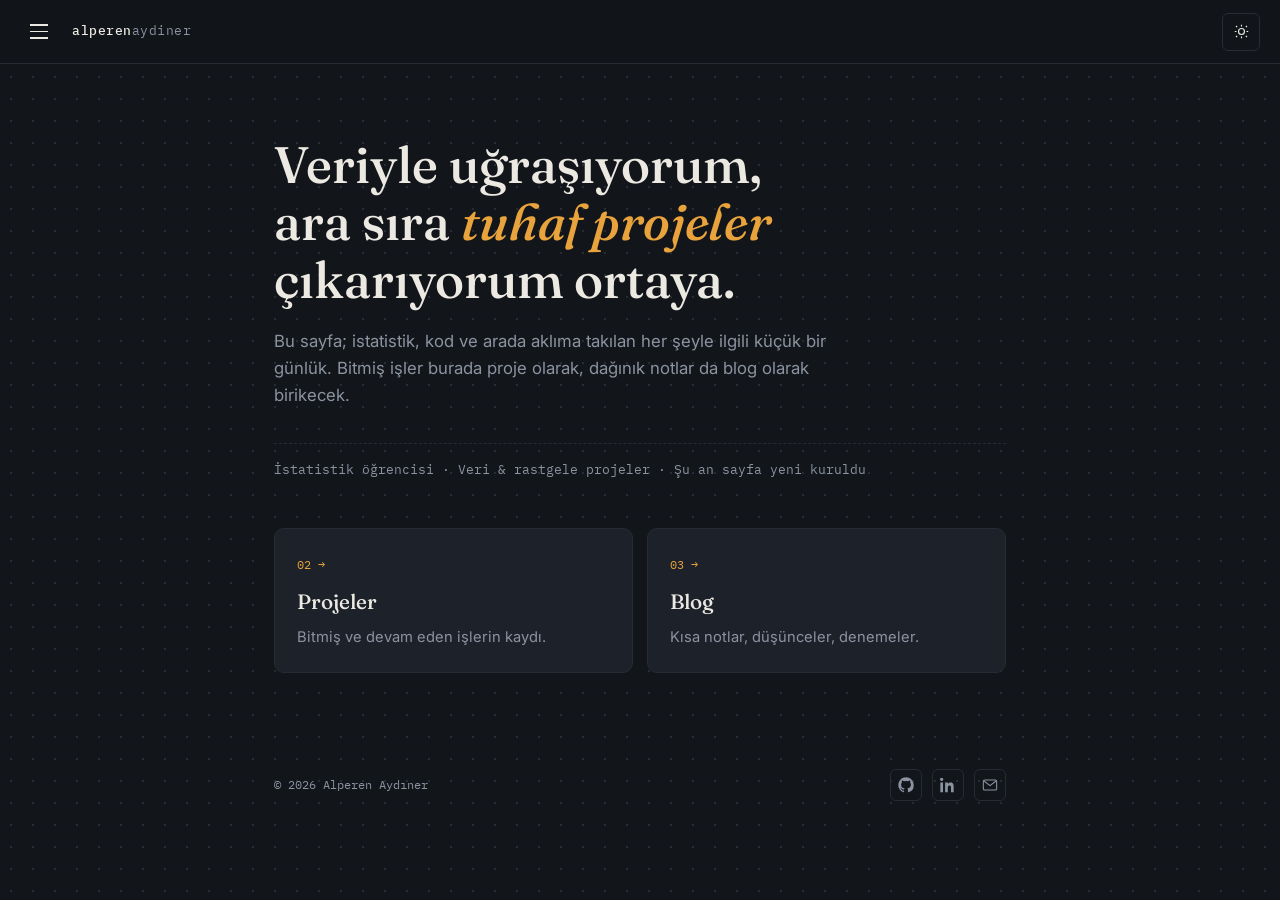
==== index.html @ def0785a "Siteyi ekle: alperenaydiner kisisel sitesi (anasayfa, projeler, blog, hakkimda)" ====
<!DOCTYPE html>
<html lang="tr">
<head>
<meta charset="UTF-8">
<meta name="viewport" content="width=device-width, initial-scale=1.0">
<title>alperenaydiner — veri günlüğü</title>
<meta name="description" content="Alperen Aydıner'in kişisel sitesi: projeler ve rastgele notlar.">
<link rel="stylesheet" href="css/style.css">
</head>
<body>

<header class="site-header">
  <div class="header-left">
    <button class="menu-btn" aria-label="Menüyü aç" aria-expanded="false">
      <span></span><span></span><span></span>
    </button>
    <a class="wordmark" href="index.html"><strong>alperen</strong>aydiner</a>
  </div>
  <button class="theme-btn" aria-label="Temayı değiştir">
    <svg class="icon-sun" viewBox="0 0 24 24" fill="none" stroke="currentColor" stroke-width="1.6"><circle cx="12" cy="12" r="4.2"/><path d="M12 2.5v2.4M12 19.1v2.4M4.2 4.2l1.7 1.7M18.1 18.1l1.7 1.7M2.5 12h2.4M19.1 12h2.4M4.2 19.8l1.7-1.7M18.1 5.9l1.7-1.7"/></svg>
    <svg class="icon-moon" viewBox="0 0 24 24" fill="none" stroke="currentColor" stroke-width="1.6"><path d="M20 14.5A8.5 8.5 0 1 1 9.5 4a7 7 0 0 0 10.5 10.5Z"/></svg>
  </button>
</header>

<div class="nav-overlay"></div>
<nav class="side-nav" aria-label="Site menüsü">
  <div class="side-nav-head">
    <span>İçindekiler</span>
    <button class="nav-close" aria-label="Menüyü kapat">&times;</button>
  </div>
  <ul class="nav-index">
    <li><a href="index.html" aria-current="page"><span class="idx">01</span> Anasayfa</a></li>
    <li><a href="projects.html"><span class="idx">02</span> Projeler</a></li>
    <li><a href="blog.html"><span class="idx">03</span> Blog</a></li>
    <li><a href="about.html"><span class="idx">04</span> Hakkımda</a></li>
  </ul>
  <div class="side-nav-foot">
    <span class="label">İletişim</span>
    <div class="social-row">
      <a href="https://github.com/" aria-label="GitHub" target="_blank" rel="noopener">
        <svg viewBox="0 0 24 24" fill="currentColor"><path d="M12 .5C5.65.5.5 5.66.5 12.02c0 5.09 3.29 9.4 7.86 10.93.58.1.79-.25.79-.56 0-.28-.01-1.02-.02-2-3.2.7-3.88-1.54-3.88-1.54-.52-1.34-1.28-1.7-1.28-1.7-1.04-.72.08-.7.08-.7 1.16.08 1.77 1.19 1.77 1.19 1.03 1.77 2.7 1.26 3.36.96.1-.75.4-1.26.73-1.55-2.56-.29-5.25-1.28-5.25-5.7 0-1.26.45-2.29 1.19-3.1-.12-.29-.52-1.47.11-3.06 0 0 .97-.31 3.18 1.18a11 11 0 0 1 5.79 0c2.2-1.49 3.17-1.18 3.17-1.18.64 1.59.24 2.77.12 3.06.74.81 1.18 1.84 1.18 3.1 0 4.43-2.7 5.4-5.27 5.69.42.36.78 1.07.78 2.16 0 1.56-.01 2.82-.01 3.2 0 .31.2.67.8.56A10.53 10.53 0 0 0 23.5 12c0-6.35-5.15-11.5-11.5-11.5Z"/></svg>
      </a>
      <a href="https://linkedin.com/" aria-label="LinkedIn" target="_blank" rel="noopener">
        <svg viewBox="0 0 24 24" fill="currentColor"><path d="M4.98 3.5C4.98 4.88 3.87 6 2.5 6S0 4.88 0 3.5 1.12 1 2.5 1s2.48 1.12 2.48 2.5ZM.5 8.25h4V23h-4V8.25Zm7.5 0h3.84v2.02h.05c.53-1 1.85-2.06 3.8-2.06 4.06 0 4.81 2.67 4.81 6.15V23h-4v-6.75c0-1.61-.03-3.68-2.24-3.68-2.25 0-2.59 1.76-2.59 3.57V23h-4V8.25Z"/></svg>
      </a>
      <a href="mailto:hello@alperenaydiner.com" aria-label="E-posta">
        <svg viewBox="0 0 24 24" fill="none" stroke="currentColor" stroke-width="1.6"><rect x="2" y="4.5" width="20" height="15" rx="2"/><path d="m3 6 9 7 9-7"/></svg>
      </a>
    </div>
  </div>
</nav>

<main class="page">
  <section class="hero">
    <h1>Veriyle uğraşıyorum,<br>ara sıra <em>tuhaf projeler</em><br>çıkarıyorum ortaya.</h1>
    <p class="lede">Bu sayfa; istatistik, kod ve arada aklıma takılan her şeyle ilgili küçük bir günlük. Bitmiş işler burada proje olarak, dağınık notlar da blog olarak birikecek.</p>
    <p class="meta-line">İstatistik öğrencisi · Veri &amp; rastgele projeler · Şu an sayfa yeni kuruldu</p>

    <div class="section-grid">
      <a class="section-card" href="projects.html">
        <span class="idx">02 →</span>
        <h3>Projeler</h3>
        <p>Bitmiş ve devam eden işlerin kaydı.</p>
      </a>
      <a class="section-card" href="blog.html">
        <span class="idx">03 →</span>
        <h3>Blog</h3>
        <p>Kısa notlar, düşünceler, denemeler.</p>
      </a>
    </div>
  </section>
</main>

<footer class="site-footer">
  <span>© 2026 Alperen Aydıner</span>
  <div class="social-row">
    <a href="https://github.com/" aria-label="GitHub" target="_blank" rel="noopener">
      <svg viewBox="0 0 24 24" fill="currentColor"><path d="M12 .5C5.65.5.5 5.66.5 12.02c0 5.09 3.29 9.4 7.86 10.93.58.1.79-.25.79-.56 0-.28-.01-1.02-.02-2-3.2.7-3.88-1.54-3.88-1.54-.52-1.34-1.28-1.7-1.28-1.7-1.04-.72.08-.7.08-.7 1.16.08 1.77 1.19 1.77 1.19 1.03 1.77 2.7 1.26 3.36.96.1-.75.4-1.26.73-1.55-2.56-.29-5.25-1.28-5.25-5.7 0-1.26.45-2.29 1.19-3.1-.12-.29-.52-1.47.11-3.06 0 0 .97-.31 3.18 1.18a11 11 0 0 1 5.79 0c2.2-1.49 3.17-1.18 3.17-1.18.64 1.59.24 2.77.12 3.06.74.81 1.18 1.84 1.18 3.1 0 4.43-2.7 5.4-5.27 5.69.42.36.78 1.07.78 2.16 0 1.56-.01 2.82-.01 3.2 0 .31.2.67.8.56A10.53 10.53 0 0 0 23.5 12c0-6.35-5.15-11.5-11.5-11.5Z"/></svg>
    </a>
    <a href="https://linkedin.com/" aria-label="LinkedIn" target="_blank" rel="noopener">
      <svg viewBox="0 0 24 24" fill="currentColor"><path d="M4.98 3.5C4.98 4.88 3.87 6 2.5 6S0 4.88 0 3.5 1.12 1 2.5 1s2.48 1.12 2.48 2.5ZM.5 8.25h4V23h-4V8.25Zm7.5 0h3.84v2.02h.05c.53-1 1.85-2.06 3.8-2.06 4.06 0 4.81 2.67 4.81 6.15V23h-4v-6.75c0-1.61-.03-3.68-2.24-3.68-2.25 0-2.59 1.76-2.59 3.57V23h-4V8.25Z"/></svg>
    </a>
    <a href="mailto:hello@alperenaydiner.com" aria-label="E-posta">
      <svg viewBox="0 0 24 24" fill="none" stroke="currentColor" stroke-width="1.6"><rect x="2" y="4.5" width="20" height="15" rx="2"/><path d="m3 6 9 7 9-7"/></svg>
    </a>
  </div>
</footer>

<script src="js/script.js"></script>
</body>
</html>
---- css/style.css ----
/* ==========================================================================
   alperenaydiner — style.css
   Design concept: kişisel "veri günlüğü" (field notebook / data log).
   Her proje ve yazı, günlüğe düşülmüş bir kayıt gibi numaralandırılır.
   ========================================================================== */

@import url('https://fonts.googleapis.com/css2?family=Fraunces:opsz,wght@9..144,400;9..144,500;9..144,600&family=Inter:wght@400;500;600&family=IBM+Plex+Mono:wght@400;500&display=swap');

:root{
  --bg: #12151a;
  --bg-alt: #191d24;
  --bg-raised: #1d222a;
  --fg: #ece9e2;
  --fg-muted: #8b93a1;
  --accent: #e8a33d;
  --accent-dim: #7a5a26;
  --border: #262b34;
  --dot: #262b34;

  --font-display: 'Fraunces', Georgia, serif;
  --font-body: 'Inter', system-ui, sans-serif;
  --font-mono: 'IBM Plex Mono', 'Courier New', monospace;

  --nav-w: 300px;
  --header-h: 64px;

  color-scheme: dark;
}

html[data-theme="light"]{
  --bg: #f6f4ee;
  --bg-alt: #efece3;
  --bg-raised: #ffffff;
  --fg: #1c1f26;
  --fg-muted: #5b6270;
  --accent: #b8791f;
  --accent-dim: #e3c18c;
  --border: #ddd8cb;
  --dot: #ddd8cb;
  color-scheme: light;
}

*{ box-sizing: border-box; }

html{ scroll-behavior: smooth; }

body{
  margin: 0;
  background: var(--bg);
  color: var(--fg);
  font-family: var(--font-body);
  font-size: 16px;
  line-height: 1.6;
  transition: background .25s ease, color .25s ease;
  background-image: radial-gradient(var(--dot) 1px, transparent 1px);
  background-size: 22px 22px;
}

@media (prefers-reduced-motion: reduce){
  html{ scroll-behavior: auto; }
  *{ animation-duration: .01ms !important; transition-duration: .01ms !important; }
}

a{ color: inherit; text-decoration: none; }

/* ---------- layout shell ---------- */

.page{
  max-width: 780px;
  margin: 0 auto;
  padding: calc(var(--header-h) + 64px) 24px 96px;
}

/* ---------- header ---------- */

.site-header{
  position: fixed;
  top: 0; left: 0; right: 0;
  height: var(--header-h);
  display: flex;
  align-items: center;
  justify-content: space-between;
  padding: 0 20px;
  background: color-mix(in srgb, var(--bg) 88%, transparent);
  backdrop-filter: blur(8px);
  border-bottom: 1px solid var(--border);
  z-index: 40;
}

.header-left{ display: flex; align-items: center; gap: 14px; }

.menu-btn{
  width: 38px; height: 38px;
  display: flex; flex-direction: column;
  align-items: center; justify-content: center;
  gap: 5px;
  background: none; border: none; cursor: pointer;
  border-radius: 6px;
}
.menu-btn:hover{ background: var(--bg-alt); }
.menu-btn:focus-visible{ outline: 2px solid var(--accent); outline-offset: 2px; }
.menu-btn span{
  display: block; width: 18px; height: 1.5px; background: var(--fg);
  transition: transform .2s ease, opacity .2s ease;
}

.wordmark{
  font-family: var(--font-mono);
  font-size: 13px;
  letter-spacing: .04em;
  color: var(--fg-muted);
  cursor: pointer;
}
.wordmark strong{ color: var(--fg); font-weight: 500; }

.theme-btn{
  width: 38px; height: 38px;
  display: flex; align-items: center; justify-content: center;
  background: none; border: 1px solid var(--border); border-radius: 6px;
  cursor: pointer; color: var(--fg);
}
.theme-btn:hover{ border-color: var(--accent); }
.theme-btn:focus-visible{ outline: 2px solid var(--accent); outline-offset: 2px; }
.theme-btn svg{ width: 17px; height: 17px; }
.theme-btn .icon-moon{ display: none; }
html[data-theme="light"] .theme-btn .icon-sun{ display: none; }
html[data-theme="light"] .theme-btn .icon-moon{ display: block; }

/* ---------- left slide-out nav ---------- */

.nav-overlay{
  position: fixed; inset: 0;
  background: rgba(0,0,0,.45);
  opacity: 0; pointer-events: none;
  transition: opacity .25s ease;
  z-index: 50;
}
.nav-overlay.open{ opacity: 1; pointer-events: auto; }

.side-nav{
  position: fixed; top: 0; left: 0; bottom: 0;
  width: min(var(--nav-w), 84vw);
  background: var(--bg-alt);
  border-right: 1px solid var(--border);
  transform: translateX(-100%);
  transition: transform .28s cubic-bezier(.4,0,.2,1);
  z-index: 60;
  display: flex; flex-direction: column;
  padding: 22px 0;
}
.side-nav.open{ transform: translateX(0); }

.side-nav-head{
  display: flex; align-items: center; justify-content: space-between;
  padding: 0 22px 18px;
  margin-bottom: 10px;
  border-bottom: 1px solid var(--border);
}
.side-nav-head span{
  font-family: var(--font-mono); font-size: 11px; letter-spacing: .1em;
  color: var(--fg-muted); text-transform: uppercase;
}
.nav-close{
  background: none; border: none; color: var(--fg-muted);
  cursor: pointer; font-size: 20px; line-height: 1; padding: 4px;
}
.nav-close:hover{ color: var(--fg); }

.nav-index{ list-style: none; margin: 0; padding: 6px 0; flex: 1; }
.nav-index li{ border-bottom: 1px dashed var(--border); }
.nav-index a{
  display: flex; align-items: baseline; gap: 12px;
  padding: 14px 22px;
  font-family: var(--font-display);
  font-size: 19px;
  transition: padding-left .18s ease, color .18s ease;
}
.nav-index a .idx{
  font-family: var(--font-mono); font-size: 12px; color: var(--accent);
}
.nav-index a:hover{ padding-left: 28px; color: var(--accent); }
.nav-index a[aria-current="page"]{ color: var(--accent); }
.nav-index a[aria-current="page"] .idx{ color: var(--accent); }

.side-nav-foot{
  padding: 18px 22px 4px;
  border-top: 1px solid var(--border);
}
.side-nav-foot .label{
  font-family: var(--font-mono); font-size: 11px; letter-spacing: .08em;
  color: var(--fg-muted); text-transform: uppercase; display: block; margin-bottom: 12px;
}
.social-row{ display: flex; gap: 10px; }
.social-row a{
  width: 36px; height: 36px; border: 1px solid var(--border); border-radius: 6px;
  display: flex; align-items: center; justify-content: center;
  color: var(--fg-muted);
  transition: color .18s ease, border-color .18s ease;
}
.social-row a:hover{ color: var(--accent); border-color: var(--accent); }
.social-row svg{ width: 16px; height: 16px; }

/* ---------- hero (home) ---------- */

.hero{ padding-top: 8px; }
.hero .eyebrow{
  font-family: var(--font-mono); font-size: 12px; letter-spacing: .1em;
  color: var(--accent); text-transform: uppercase; display: block; margin-bottom: 18px;
}
.hero h1{
  font-family: var(--font-display);
  font-weight: 500;
  font-size: clamp(2.1rem, 5vw, 3.2rem);
  line-height: 1.12;
  margin: 0 0 20px;
}
.hero h1 em{ font-style: italic; color: var(--accent); }
.hero p.lede{
  color: var(--fg-muted);
  font-size: 1.05rem;
  max-width: 52ch;
  margin: 0 0 34px;
}
.meta-line{
  font-family: var(--font-mono); font-size: 13px; color: var(--fg-muted);
  border-top: 1px dashed var(--border);
  padding-top: 16px; margin-bottom: 48px;
}

/* section links from home */
.section-grid{ display: grid; gap: 14px; grid-template-columns: 1fr 1fr; }
@media (max-width: 560px){ .section-grid{ grid-template-columns: 1fr; } }
.section-card{
  border: 1px solid var(--border);
  border-radius: 10px;
  padding: 22px;
  background: var(--bg-raised);
  transition: border-color .18s ease, transform .18s ease;
  display: block;
}
.section-card:hover{ border-color: var(--accent); transform: translateY(-2px); }
.section-card .idx{ font-family: var(--font-mono); font-size: 12px; color: var(--accent); }
.section-card h3{
  font-family: var(--font-display); font-weight: 500; font-size: 1.3rem; margin: 8px 0 8px;
}
.section-card p{ color: var(--fg-muted); font-size: .92rem; margin: 0; }

/* ---------- projects grid ---------- */

.page-wide{ max-width: 1080px; }

.projects-grid{
  display: grid;
  grid-template-columns: repeat(3, 1fr);
  gap: 18px;
}
@media (max-width: 760px){ .projects-grid{ grid-template-columns: repeat(2, 1fr); } }
@media (max-width: 480px){ .projects-grid{ grid-template-columns: 1fr; } }

.project-card{
  display: block;
  border: 1px solid var(--border);
  border-radius: 10px;
  overflow: hidden;
  background: var(--bg-raised);
  transition: border-color .18s ease, transform .18s ease;
}
.project-card:hover{ border-color: var(--accent); transform: translateY(-2px); }
.project-thumb{
  aspect-ratio: 16 / 10;
  display: flex; align-items: center; justify-content: center;
  background: var(--bg-alt);
  border-bottom: 1px solid var(--border);
  font-family: var(--font-mono);
  font-size: 13px;
  color: var(--fg-muted);
}
.project-card h3{
  font-family: var(--font-display); font-weight: 500; font-size: 1.05rem;
  margin: 14px 16px 4px;
}
.project-card p{ color: var(--fg-muted); font-size: .85rem; margin: 0 16px 16px; }

/* ---------- generic page header ---------- */

.page-head{ margin-bottom: 44px; border-bottom: 1px solid var(--border); padding-bottom: 24px; }
.page-head .idx{ font-family: var(--font-mono); font-size: 12px; color: var(--accent); display:block; margin-bottom: 10px; }
.page-head h1{ font-family: var(--font-display); font-weight: 500; font-size: clamp(1.8rem, 4vw, 2.4rem); margin: 0 0 10px; }
.page-head p{ color: var(--fg-muted); margin: 0; max-width: 56ch; }

/* ---------- empty log state ---------- */

.log-empty{
  border: 1px dashed var(--border);
  border-radius: 10px;
  padding: 48px 28px;
  text-align: left;
  background: var(--bg-alt);
}
.log-empty .idx{ font-family: var(--font-mono); font-size: 12px; color: var(--accent); }
.log-empty h2{ font-family: var(--font-display); font-weight: 500; font-size: 1.4rem; margin: 14px 0 10px; }
.log-empty p{ color: var(--fg-muted); max-width: 48ch; margin: 0; }

/* ---------- blog: idea share + posts ---------- */

.post-list{ list-style: none; margin: 0; padding: 0; display: flex; flex-direction: column; gap: 20px; }

.idea-share{
  border: 1px solid var(--border);
  border-radius: 10px;
  background: var(--bg-raised);
  padding: 28px;
  margin: 40px 0 56px;
}
.idea-share-head .idx{ font-family: var(--font-mono); font-size: 12px; color: var(--accent); display: block; margin-bottom: 8px; }
.idea-share-head h2{ font-family: var(--font-display); font-weight: 500; font-size: 1.4rem; margin: 0 0 8px; }
.idea-share-head p{ color: var(--fg-muted); margin: 0 0 22px; max-width: 56ch; }

.idea-form{ display: flex; flex-direction: column; gap: 16px; }
.field{ display: flex; flex-direction: column; gap: 6px; }
.field > span{ font-family: var(--font-mono); font-size: 12px; letter-spacing: .04em; color: var(--fg-muted); }
.field > span em{ font-style: normal; color: var(--fg-muted); opacity: .75; }
.field input[type="text"],
.field textarea{
  font-family: var(--font-body);
  font-size: .95rem;
  color: var(--fg);
  background: var(--bg);
  border: 1px solid var(--border);
  border-radius: 8px;
  padding: 11px 13px;
  resize: vertical;
}
.field input[type="text"]:focus,
.field textarea:focus{ outline: 2px solid var(--accent); outline-offset: 1px; border-color: var(--accent); }
.field-file input[type="file"]{
  font-family: var(--font-mono);
  font-size: .82rem;
  color: var(--fg-muted);
}

.idea-photo-preview{
  position: relative;
  display: inline-block;
  width: fit-content;
}
.idea-photo-preview img{
  display: block;
  max-width: 220px;
  max-height: 160px;
  border-radius: 8px;
  border: 1px solid var(--border);
  object-fit: cover;
}
.idea-photo-remove{
  position: absolute; top: -8px; right: -8px;
  width: 24px; height: 24px;
  border-radius: 50%;
  border: 1px solid var(--border);
  background: var(--bg-raised);
  color: var(--fg);
  cursor: pointer;
  line-height: 1;
  font-size: 15px;
}
.idea-photo-remove:hover{ border-color: var(--accent); color: var(--accent); }

.idea-form-foot{ display: flex; align-items: center; justify-content: space-between; gap: 16px; flex-wrap: wrap; }
.idea-form-msg{ font-family: var(--font-mono); font-size: .82rem; color: var(--fg-muted); }
.idea-form-msg.is-error{ color: #d3564a; }
.idea-submit{
  font-family: var(--font-mono);
  font-size: .85rem;
  color: var(--bg);
  background: var(--accent);
  border: none;
  border-radius: 8px;
  padding: 11px 22px;
  cursor: pointer;
  transition: opacity .18s ease;
}
.idea-submit:hover{ opacity: .88; }
.idea-submit:disabled{ opacity: .55; cursor: default; }

.posts-head{ margin-bottom: 24px; }
.posts-head h2{ font-family: var(--font-display); font-weight: 500; font-size: 1.3rem; margin: 0; }

.post-card{
  border: 1px solid var(--border);
  border-radius: 10px;
  background: var(--bg-raised);
  padding: 22px;
}
.post-card-head{ display: flex; align-items: baseline; justify-content: space-between; gap: 10px; margin-bottom: 10px; }
.post-card-head .idx{ font-family: var(--font-mono); font-size: 11px; color: var(--accent); text-transform: uppercase; letter-spacing: .06em; }
.post-date{ font-family: var(--font-mono); font-size: 12px; color: var(--fg-muted); }
.post-card h2{ font-family: var(--font-display); font-weight: 500; font-size: 1.2rem; margin: 0 0 12px; }
.post-photo{ display: block; width: 100%; max-height: 360px; object-fit: cover; border-radius: 8px; border: 1px solid var(--border); margin-bottom: 14px; }
.post-body{ color: var(--fg); font-size: .95rem; margin: 0 0 16px; white-space: pre-wrap; }

.post-actions{ display: flex; gap: 10px; border-top: 1px dashed var(--border); padding-top: 14px; }
.like-btn, .comment-toggle{
  display: flex; align-items: center; gap: 7px;
  font-family: var(--font-mono); font-size: .85rem; color: var(--fg-muted);
  background: none; border: 1px solid var(--border); border-radius: 20px;
  padding: 7px 14px; cursor: pointer;
  transition: color .18s ease, border-color .18s ease;
}
.like-btn:hover, .comment-toggle:hover{ border-color: var(--accent); color: var(--accent); }
.like-btn.liked{ color: var(--accent); border-color: var(--accent); }
.like-btn .like-icon{ font-size: .95rem; }

.post-comments{ margin-top: 16px; border-top: 1px dashed var(--border); padding-top: 16px; }
.comment-list{ list-style: none; margin: 0 0 14px; padding: 0; display: flex; flex-direction: column; gap: 10px; }
.comment-item{ background: var(--bg-alt); border-radius: 8px; padding: 10px 12px; }
.comment-item p{ margin: 0 0 4px; font-size: .88rem; color: var(--fg); }
.comment-item .comment-date{ font-family: var(--font-mono); font-size: 11px; color: var(--fg-muted); }
.comment-form{ display: flex; gap: 8px; }
.comment-form input{
  flex: 1;
  font-family: var(--font-body); font-size: .88rem; color: var(--fg);
  background: var(--bg); border: 1px solid var(--border); border-radius: 8px;
  padding: 9px 12px;
}
.comment-form input:focus{ outline: 2px solid var(--accent); outline-offset: 1px; border-color: var(--accent); }
.comment-form button{
  font-family: var(--font-mono); font-size: .82rem; color: var(--fg);
  background: none; border: 1px solid var(--border); border-radius: 8px;
  padding: 9px 16px; cursor: pointer;
}
.comment-form button:hover{ border-color: var(--accent); color: var(--accent); }

/* ---------- footer ---------- */

.site-footer{
  max-width: 780px; margin: 0 auto; padding: 0 24px 40px;
  display: flex; align-items: center; justify-content: space-between;
  font-family: var(--font-mono); font-size: 12px; color: var(--fg-muted);
}
.site-footer .social-row a{ width: 32px; height: 32px; }
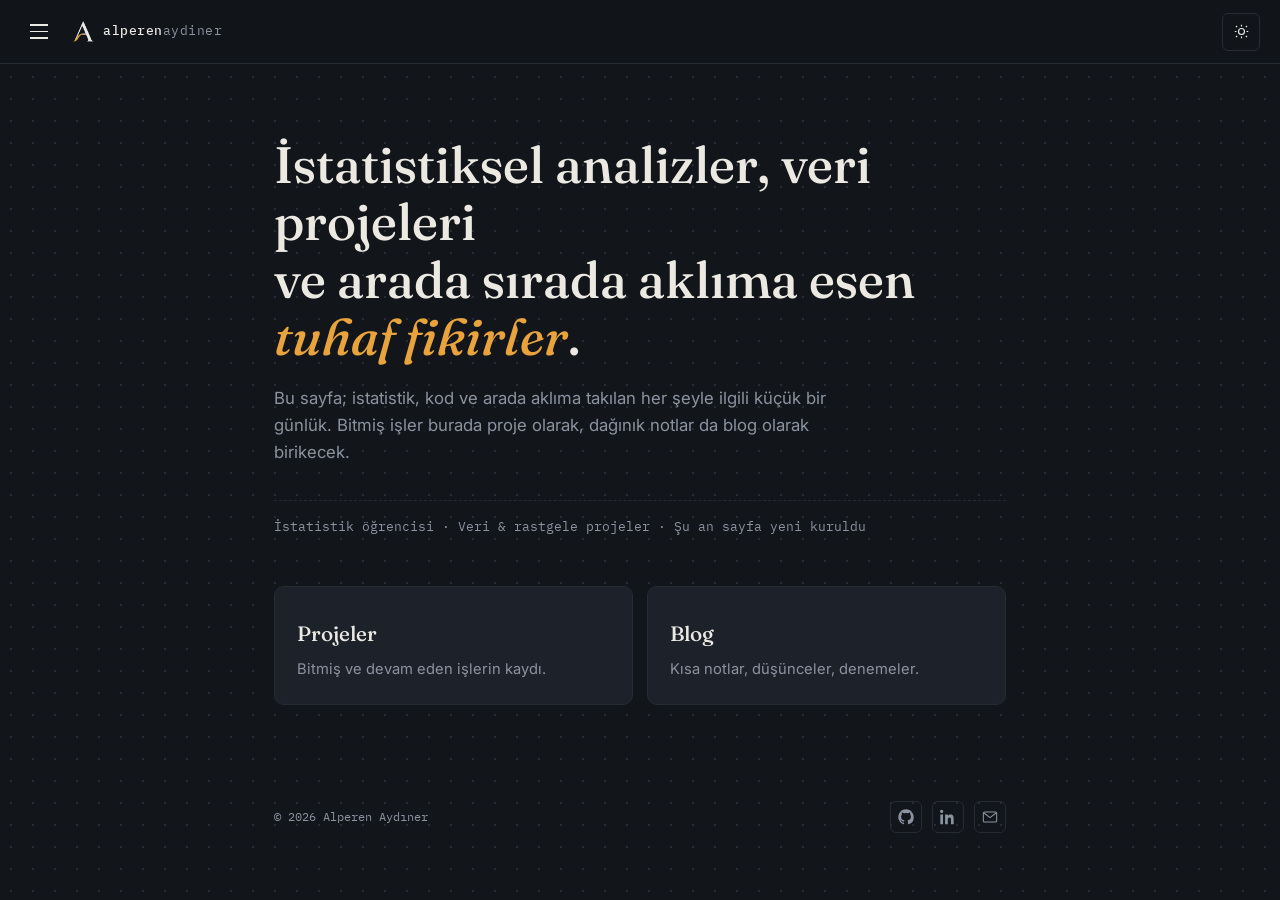
==== commit 1e04e51d: "Logo ve favicon ekle, hero basligini guncelle, numaralari/Icindekiler kaldir, sosyal linkleri gercek" ====
--- a/index.html
+++ b/index.html
@@ -5,6 +5,8 @@
 <meta name="viewport" content="width=device-width, initial-scale=1.0">
 <title>alperenaydiner — veri günlüğü</title>
 <meta name="description" content="Alperen Aydıner'in kişisel sitesi: projeler ve rastgele notlar.">
+<link rel="icon" type="image/png" href="img/favicon.png">
+<link rel="apple-touch-icon" href="img/favicon.png">
 <link rel="stylesheet" href="css/style.css">
 </head>
 <body>
@@ -14,7 +16,11 @@
     <button class="menu-btn" aria-label="Menüyü aç" aria-expanded="false">
       <span></span><span></span><span></span>
     </button>
-    <a class="wordmark" href="index.html"><strong>alperen</strong>aydiner</a>
+    <a class="wordmark" href="index.html">
+      <img class="logo logo-dark" src="img/logo-dark.png" alt="" width="28" height="26">
+      <img class="logo logo-light" src="img/logo-light.png" alt="" width="28" height="26">
+      <span><strong>alperen</strong>aydiner</span>
+    </a>
   </div>
   <button class="theme-btn" aria-label="Temayı değiştir">
     <svg class="icon-sun" viewBox="0 0 24 24" fill="none" stroke="currentColor" stroke-width="1.6"><circle cx="12" cy="12" r="4.2"/><path d="M12 2.5v2.4M12 19.1v2.4M4.2 4.2l1.7 1.7M18.1 18.1l1.7 1.7M2.5 12h2.4M19.1 12h2.4M4.2 19.8l1.7-1.7M18.1 5.9l1.7-1.7"/></svg>
@@ -25,25 +31,24 @@
 <div class="nav-overlay"></div>
 <nav class="side-nav" aria-label="Site menüsü">
   <div class="side-nav-head">
-    <span>İçindekiler</span>
     <button class="nav-close" aria-label="Menüyü kapat">&times;</button>
   </div>
   <ul class="nav-index">
-    <li><a href="index.html" aria-current="page"><span class="idx">01</span> Anasayfa</a></li>
-    <li><a href="projects.html"><span class="idx">02</span> Projeler</a></li>
-    <li><a href="blog.html"><span class="idx">03</span> Blog</a></li>
-    <li><a href="about.html"><span class="idx">04</span> Hakkımda</a></li>
+    <li><a href="index.html" aria-current="page">Anasayfa</a></li>
+    <li><a href="projects.html">Projeler</a></li>
+    <li><a href="blog.html">Blog</a></li>
+    <li><a href="about.html">Hakkımda</a></li>
   </ul>
   <div class="side-nav-foot">
     <span class="label">İletişim</span>
     <div class="social-row">
-      <a href="https://github.com/" aria-label="GitHub" target="_blank" rel="noopener">
+      <a href="https://github.com/AlperenAydiner" aria-label="GitHub" target="_blank" rel="noopener">
         <svg viewBox="0 0 24 24" fill="currentColor"><path d="M12 .5C5.65.5.5 5.66.5 12.02c0 5.09 3.29 9.4 7.86 10.93.58.1.79-.25.79-.56 0-.28-.01-1.02-.02-2-3.2.7-3.88-1.54-3.88-1.54-.52-1.34-1.28-1.7-1.28-1.7-1.04-.72.08-.7.08-.7 1.16.08 1.77 1.19 1.77 1.19 1.03 1.77 2.7 1.26 3.36.96.1-.75.4-1.26.73-1.55-2.56-.29-5.25-1.28-5.25-5.7 0-1.26.45-2.29 1.19-3.1-.12-.29-.52-1.47.11-3.06 0 0 .97-.31 3.18 1.18a11 11 0 0 1 5.79 0c2.2-1.49 3.17-1.18 3.17-1.18.64 1.59.24 2.77.12 3.06.74.81 1.18 1.84 1.18 3.1 0 4.43-2.7 5.4-5.27 5.69.42.36.78 1.07.78 2.16 0 1.56-.01 2.82-.01 3.2 0 .31.2.67.8.56A10.53 10.53 0 0 0 23.5 12c0-6.35-5.15-11.5-11.5-11.5Z"/></svg>
       </a>
-      <a href="https://linkedin.com/" aria-label="LinkedIn" target="_blank" rel="noopener">
+      <a href="https://www.linkedin.com/in/alperenaydiner/" aria-label="LinkedIn" target="_blank" rel="noopener">
         <svg viewBox="0 0 24 24" fill="currentColor"><path d="M4.98 3.5C4.98 4.88 3.87 6 2.5 6S0 4.88 0 3.5 1.12 1 2.5 1s2.48 1.12 2.48 2.5ZM.5 8.25h4V23h-4V8.25Zm7.5 0h3.84v2.02h.05c.53-1 1.85-2.06 3.8-2.06 4.06 0 4.81 2.67 4.81 6.15V23h-4v-6.75c0-1.61-.03-3.68-2.24-3.68-2.25 0-2.59 1.76-2.59 3.57V23h-4V8.25Z"/></svg>
       </a>
-      <a href="mailto:hello@alperenaydiner.com" aria-label="E-posta">
+      <a href="mailto:aydineralperen0@gmail.com" aria-label="E-posta">
         <svg viewBox="0 0 24 24" fill="none" stroke="currentColor" stroke-width="1.6"><rect x="2" y="4.5" width="20" height="15" rx="2"/><path d="m3 6 9 7 9-7"/></svg>
       </a>
     </div>
@@ -52,18 +57,16 @@
 
 <main class="page">
   <section class="hero">
-    <h1>Veriyle uğraşıyorum,<br>ara sıra <em>tuhaf projeler</em><br>çıkarıyorum ortaya.</h1>
+    <h1>İstatistiksel analizler, veri projeleri<br>ve arada sırada aklıma esen <em>tuhaf fikirler</em>.</h1>
     <p class="lede">Bu sayfa; istatistik, kod ve arada aklıma takılan her şeyle ilgili küçük bir günlük. Bitmiş işler burada proje olarak, dağınık notlar da blog olarak birikecek.</p>
     <p class="meta-line">İstatistik öğrencisi · Veri &amp; rastgele projeler · Şu an sayfa yeni kuruldu</p>
 
     <div class="section-grid">
       <a class="section-card" href="projects.html">
-        <span class="idx">02 →</span>
         <h3>Projeler</h3>
         <p>Bitmiş ve devam eden işlerin kaydı.</p>
       </a>
       <a class="section-card" href="blog.html">
-        <span class="idx">03 →</span>
         <h3>Blog</h3>
         <p>Kısa notlar, düşünceler, denemeler.</p>
       </a>
@@ -74,13 +77,13 @@
 <footer class="site-footer">
   <span>© 2026 Alperen Aydıner</span>
   <div class="social-row">
-    <a href="https://github.com/" aria-label="GitHub" target="_blank" rel="noopener">
+    <a href="https://github.com/AlperenAydiner" aria-label="GitHub" target="_blank" rel="noopener">
       <svg viewBox="0 0 24 24" fill="currentColor"><path d="M12 .5C5.65.5.5 5.66.5 12.02c0 5.09 3.29 9.4 7.86 10.93.58.1.79-.25.79-.56 0-.28-.01-1.02-.02-2-3.2.7-3.88-1.54-3.88-1.54-.52-1.34-1.28-1.7-1.28-1.7-1.04-.72.08-.7.08-.7 1.16.08 1.77 1.19 1.77 1.19 1.03 1.77 2.7 1.26 3.36.96.1-.75.4-1.26.73-1.55-2.56-.29-5.25-1.28-5.25-5.7 0-1.26.45-2.29 1.19-3.1-.12-.29-.52-1.47.11-3.06 0 0 .97-.31 3.18 1.18a11 11 0 0 1 5.79 0c2.2-1.49 3.17-1.18 3.17-1.18.64 1.59.24 2.77.12 3.06.74.81 1.18 1.84 1.18 3.1 0 4.43-2.7 5.4-5.27 5.69.42.36.78 1.07.78 2.16 0 1.56-.01 2.82-.01 3.2 0 .31.2.67.8.56A10.53 10.53 0 0 0 23.5 12c0-6.35-5.15-11.5-11.5-11.5Z"/></svg>
     </a>
-    <a href="https://linkedin.com/" aria-label="LinkedIn" target="_blank" rel="noopener">
+    <a href="https://www.linkedin.com/in/alperenaydiner/" aria-label="LinkedIn" target="_blank" rel="noopener">
       <svg viewBox="0 0 24 24" fill="currentColor"><path d="M4.98 3.5C4.98 4.88 3.87 6 2.5 6S0 4.88 0 3.5 1.12 1 2.5 1s2.48 1.12 2.48 2.5ZM.5 8.25h4V23h-4V8.25Zm7.5 0h3.84v2.02h.05c.53-1 1.85-2.06 3.8-2.06 4.06 0 4.81 2.67 4.81 6.15V23h-4v-6.75c0-1.61-.03-3.68-2.24-3.68-2.25 0-2.59 1.76-2.59 3.57V23h-4V8.25Z"/></svg>
     </a>
-    <a href="mailto:hello@alperenaydiner.com" aria-label="E-posta">
+    <a href="mailto:aydineralperen0@gmail.com" aria-label="E-posta">
       <svg viewBox="0 0 24 24" fill="none" stroke="currentColor" stroke-width="1.6"><rect x="2" y="4.5" width="20" height="15" rx="2"/><path d="m3 6 9 7 9-7"/></svg>
     </a>
   </div>
--- a/css/style.css
+++ b/css/style.css
@@ -105,6 +105,9 @@
 }
 
 .wordmark{
+  display: flex;
+  align-items: center;
+  gap: 9px;
   font-family: var(--font-mono);
   font-size: 13px;
   letter-spacing: .04em;
@@ -112,6 +115,10 @@
   cursor: pointer;
 }
 .wordmark strong{ color: var(--fg); font-weight: 500; }
+.wordmark .logo{ display: block; width: 22px; height: auto; }
+.wordmark .logo-light{ display: none; }
+html[data-theme="light"] .wordmark .logo-dark{ display: none; }
+html[data-theme="light"] .wordmark .logo-light{ display: block; }
 
 .theme-btn{
   width: 38px; height: 38px;
@@ -151,15 +158,11 @@
 .side-nav.open{ transform: translateX(0); }
 
 .side-nav-head{
-  display: flex; align-items: center; justify-content: space-between;
+  display: flex; align-items: center; justify-content: flex-end;
   padding: 0 22px 18px;
   margin-bottom: 10px;
   border-bottom: 1px solid var(--border);
 }
-.side-nav-head span{
-  font-family: var(--font-mono); font-size: 11px; letter-spacing: .1em;
-  color: var(--fg-muted); text-transform: uppercase;
-}
 .nav-close{
   background: none; border: none; color: var(--fg-muted);
   cursor: pointer; font-size: 20px; line-height: 1; padding: 4px;
@@ -169,18 +172,14 @@
 .nav-index{ list-style: none; margin: 0; padding: 6px 0; flex: 1; }
 .nav-index li{ border-bottom: 1px dashed var(--border); }
 .nav-index a{
-  display: flex; align-items: baseline; gap: 12px;
+  display: flex; align-items: baseline;
   padding: 14px 22px;
   font-family: var(--font-display);
   font-size: 19px;
   transition: padding-left .18s ease, color .18s ease;
 }
-.nav-index a .idx{
-  font-family: var(--font-mono); font-size: 12px; color: var(--accent);
-}
 .nav-index a:hover{ padding-left: 28px; color: var(--accent); }
 .nav-index a[aria-current="page"]{ color: var(--accent); }
-.nav-index a[aria-current="page"] .idx{ color: var(--accent); }
 
 .side-nav-foot{
   padding: 18px 22px 4px;
@@ -239,7 +238,6 @@
   display: block;
 }
 .section-card:hover{ border-color: var(--accent); transform: translateY(-2px); }
-.section-card .idx{ font-family: var(--font-mono); font-size: 12px; color: var(--accent); }
 .section-card h3{
   font-family: var(--font-display); font-weight: 500; font-size: 1.3rem; margin: 8px 0 8px;
 }
@@ -301,134 +299,28 @@
 .log-empty h2{ font-family: var(--font-display); font-weight: 500; font-size: 1.4rem; margin: 14px 0 10px; }
 .log-empty p{ color: var(--fg-muted); max-width: 48ch; margin: 0; }
 
-/* ---------- blog: idea share + posts ---------- */
-
-.post-list{ list-style: none; margin: 0; padding: 0; display: flex; flex-direction: column; gap: 20px; }
-
-.idea-share{
+/* ---------- blog posts ---------- */
+
+.post-list{ list-style: none; margin: 0; padding: 0; display: flex; flex-direction: column; gap: 32px; }
+
+.post{
   border: 1px solid var(--border);
   border-radius: 10px;
   background: var(--bg-raised);
-  padding: 28px;
-  margin: 40px 0 56px;
-}
-.idea-share-head .idx{ font-family: var(--font-mono); font-size: 12px; color: var(--accent); display: block; margin-bottom: 8px; }
-.idea-share-head h2{ font-family: var(--font-display); font-weight: 500; font-size: 1.4rem; margin: 0 0 8px; }
-.idea-share-head p{ color: var(--fg-muted); margin: 0 0 22px; max-width: 56ch; }
-
-.idea-form{ display: flex; flex-direction: column; gap: 16px; }
-.field{ display: flex; flex-direction: column; gap: 6px; }
-.field > span{ font-family: var(--font-mono); font-size: 12px; letter-spacing: .04em; color: var(--fg-muted); }
-.field > span em{ font-style: normal; color: var(--fg-muted); opacity: .75; }
-.field input[type="text"],
-.field textarea{
-  font-family: var(--font-body);
-  font-size: .95rem;
-  color: var(--fg);
-  background: var(--bg);
-  border: 1px solid var(--border);
-  border-radius: 8px;
-  padding: 11px 13px;
-  resize: vertical;
-}
-.field input[type="text"]:focus,
-.field textarea:focus{ outline: 2px solid var(--accent); outline-offset: 1px; border-color: var(--accent); }
-.field-file input[type="file"]{
-  font-family: var(--font-mono);
-  font-size: .82rem;
-  color: var(--fg-muted);
-}
-
-.idea-photo-preview{
-  position: relative;
-  display: inline-block;
-  width: fit-content;
-}
-.idea-photo-preview img{
-  display: block;
-  max-width: 220px;
-  max-height: 160px;
-  border-radius: 8px;
-  border: 1px solid var(--border);
-  object-fit: cover;
-}
-.idea-photo-remove{
-  position: absolute; top: -8px; right: -8px;
-  width: 24px; height: 24px;
-  border-radius: 50%;
-  border: 1px solid var(--border);
-  background: var(--bg-raised);
-  color: var(--fg);
-  cursor: pointer;
-  line-height: 1;
-  font-size: 15px;
-}
-.idea-photo-remove:hover{ border-color: var(--accent); color: var(--accent); }
-
-.idea-form-foot{ display: flex; align-items: center; justify-content: space-between; gap: 16px; flex-wrap: wrap; }
-.idea-form-msg{ font-family: var(--font-mono); font-size: .82rem; color: var(--fg-muted); }
-.idea-form-msg.is-error{ color: #d3564a; }
-.idea-submit{
-  font-family: var(--font-mono);
-  font-size: .85rem;
-  color: var(--bg);
-  background: var(--accent);
-  border: none;
-  border-radius: 8px;
-  padding: 11px 22px;
-  cursor: pointer;
-  transition: opacity .18s ease;
-}
-.idea-submit:hover{ opacity: .88; }
-.idea-submit:disabled{ opacity: .55; cursor: default; }
-
-.posts-head{ margin-bottom: 24px; }
-.posts-head h2{ font-family: var(--font-display); font-weight: 500; font-size: 1.3rem; margin: 0; }
-
-.post-card{
-  border: 1px solid var(--border);
-  border-radius: 10px;
-  background: var(--bg-raised);
-  padding: 22px;
-}
-.post-card-head{ display: flex; align-items: baseline; justify-content: space-between; gap: 10px; margin-bottom: 10px; }
-.post-card-head .idx{ font-family: var(--font-mono); font-size: 11px; color: var(--accent); text-transform: uppercase; letter-spacing: .06em; }
+  padding: 32px;
+}
+.post-meta{ display: flex; align-items: baseline; gap: 12px; margin-bottom: 10px; }
+.post-meta .idx{ font-family: var(--font-mono); font-size: 12px; color: var(--accent); text-transform: uppercase; letter-spacing: .06em; }
 .post-date{ font-family: var(--font-mono); font-size: 12px; color: var(--fg-muted); }
-.post-card h2{ font-family: var(--font-display); font-weight: 500; font-size: 1.2rem; margin: 0 0 12px; }
-.post-photo{ display: block; width: 100%; max-height: 360px; object-fit: cover; border-radius: 8px; border: 1px solid var(--border); margin-bottom: 14px; }
-.post-body{ color: var(--fg); font-size: .95rem; margin: 0 0 16px; white-space: pre-wrap; }
-
-.post-actions{ display: flex; gap: 10px; border-top: 1px dashed var(--border); padding-top: 14px; }
-.like-btn, .comment-toggle{
-  display: flex; align-items: center; gap: 7px;
-  font-family: var(--font-mono); font-size: .85rem; color: var(--fg-muted);
-  background: none; border: 1px solid var(--border); border-radius: 20px;
-  padding: 7px 14px; cursor: pointer;
-  transition: color .18s ease, border-color .18s ease;
-}
-.like-btn:hover, .comment-toggle:hover{ border-color: var(--accent); color: var(--accent); }
-.like-btn.liked{ color: var(--accent); border-color: var(--accent); }
-.like-btn .like-icon{ font-size: .95rem; }
-
-.post-comments{ margin-top: 16px; border-top: 1px dashed var(--border); padding-top: 16px; }
-.comment-list{ list-style: none; margin: 0 0 14px; padding: 0; display: flex; flex-direction: column; gap: 10px; }
-.comment-item{ background: var(--bg-alt); border-radius: 8px; padding: 10px 12px; }
-.comment-item p{ margin: 0 0 4px; font-size: .88rem; color: var(--fg); }
-.comment-item .comment-date{ font-family: var(--font-mono); font-size: 11px; color: var(--fg-muted); }
-.comment-form{ display: flex; gap: 8px; }
-.comment-form input{
-  flex: 1;
-  font-family: var(--font-body); font-size: .88rem; color: var(--fg);
-  background: var(--bg); border: 1px solid var(--border); border-radius: 8px;
-  padding: 9px 12px;
-}
-.comment-form input:focus{ outline: 2px solid var(--accent); outline-offset: 1px; border-color: var(--accent); }
-.comment-form button{
-  font-family: var(--font-mono); font-size: .82rem; color: var(--fg);
-  background: none; border: 1px solid var(--border); border-radius: 8px;
-  padding: 9px 16px; cursor: pointer;
-}
-.comment-form button:hover{ border-color: var(--accent); color: var(--accent); }
+.post > h2{ font-family: var(--font-display); font-weight: 500; font-size: 1.6rem; margin: 0 0 22px; }
+
+.post-body{ max-width: 68ch; }
+.post-body p{ color: var(--fg); font-size: .97rem; margin: 0 0 16px; }
+.post-body h3{ font-family: var(--font-display); font-weight: 500; font-size: 1.15rem; color: var(--fg); margin: 28px 0 12px; }
+.post-body ul, .post-body ol{ margin: 0 0 16px; padding-left: 22px; color: var(--fg); font-size: .95rem; }
+.post-body li{ margin-bottom: 8px; }
+.post-body li::marker{ color: var(--accent); }
+.post-body li:last-child{ margin-bottom: 0; }
 
 /* ---------- footer ---------- */
 
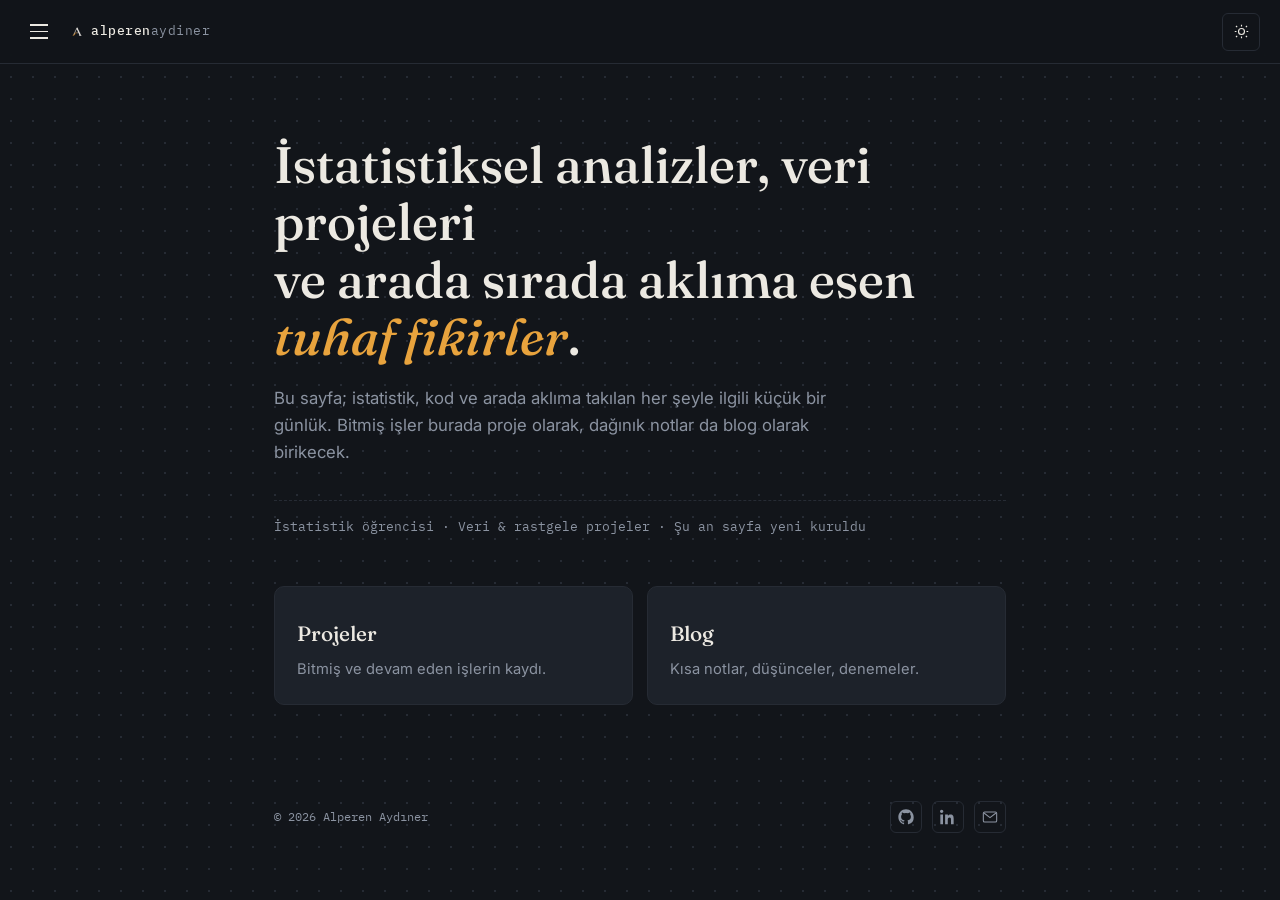
==== commit 990b236c: "Haberler sayfasi ekle (JSON veri dosyasindan beslenen) Veri bilimi ve yapay zeka haberleri icin yeni" ====
--- a/index.html
+++ b/index.html
@@ -5,7 +5,8 @@
 <meta name="viewport" content="width=device-width, initial-scale=1.0">
 <title>alperenaydiner — veri günlüğü</title>
 <meta name="description" content="Alperen Aydıner'in kişisel sitesi: projeler ve rastgele notlar.">
-<link rel="icon" type="image/png" href="img/favicon.png">
+<link rel="icon" type="image/png" href="img/logo-light.png" media="(prefers-color-scheme: light)">
+<link rel="icon" type="image/png" href="img/logo-dark.png" media="(prefers-color-scheme: dark)">
 <link rel="apple-touch-icon" href="img/favicon.png">
 <link rel="stylesheet" href="css/style.css">
 </head>
@@ -36,6 +37,7 @@
   <ul class="nav-index">
     <li><a href="index.html" aria-current="page">Anasayfa</a></li>
     <li><a href="projects.html">Projeler</a></li>
+    <li><a href="haberler.html">Haberler</a></li>
     <li><a href="blog.html">Blog</a></li>
     <li><a href="about.html">Hakkımda</a></li>
   </ul>
--- a/css/style.css
+++ b/css/style.css
@@ -115,7 +115,7 @@
   cursor: pointer;
 }
 .wordmark strong{ color: var(--fg); font-weight: 500; }
-.wordmark .logo{ display: block; width: 22px; height: auto; }
+.wordmark .logo{ display: block; width: 10px; height: auto; }
 .wordmark .logo-light{ display: none; }
 html[data-theme="light"] .wordmark .logo-dark{ display: none; }
 html[data-theme="light"] .wordmark .logo-light{ display: block; }
@@ -272,12 +272,87 @@
   font-family: var(--font-mono);
   font-size: 13px;
   color: var(--fg-muted);
-}
+  overflow: hidden;
+}
+.project-thumb img{ width: 100%; height: 100%; object-fit: cover; display: block; }
 .project-card h3{
   font-family: var(--font-display); font-weight: 500; font-size: 1.05rem;
   margin: 14px 16px 4px;
 }
 .project-card p{ color: var(--fg-muted); font-size: .85rem; margin: 0 16px 16px; }
+
+/* ---------- project detail page ---------- */
+
+.back-to-projects{
+  display: inline-block;
+  font-family: var(--font-mono);
+  font-size: 13px;
+  color: var(--fg-muted);
+  margin-bottom: 32px;
+  transition: color .18s ease;
+}
+.back-to-projects:hover{ color: var(--accent); }
+
+.project-detail-grid{
+  display: grid;
+  grid-template-columns: minmax(0, 5fr) minmax(0, 7fr);
+  gap: 40px;
+  align-items: start;
+}
+@media (max-width: 860px){
+  .project-detail-grid{ grid-template-columns: 1fr; gap: 32px; }
+}
+
+.project-detail-info .idx{
+  font-family: var(--font-mono); font-size: 12px; color: var(--accent);
+  text-transform: uppercase; letter-spacing: .06em; display: block; margin-bottom: 10px;
+}
+.project-detail-info h1{
+  font-family: var(--font-display); font-weight: 500;
+  font-size: clamp(1.6rem, 3.4vw, 2.1rem); margin: 0 0 14px;
+}
+.project-detail-lede{ color: var(--fg); font-size: 1.02rem; margin: 0 0 22px; }
+.project-detail-body p{ color: var(--fg-muted); font-size: .93rem; margin: 0 0 16px; }
+.project-detail-body a{ color: var(--accent); text-decoration: underline; text-underline-offset: 2px; }
+
+.download-row{ display: flex; flex-wrap: wrap; gap: 8px; margin: 4px 0 26px; }
+.download-link{
+  font-family: var(--font-mono); font-size: 12.5px; color: var(--fg);
+  background: var(--bg-alt);
+  border: 1px solid var(--border); border-radius: 8px; padding: 8px 13px;
+  transition: border-color .18s ease, color .18s ease;
+}
+.download-link:hover{ border-color: var(--accent); color: var(--accent); }
+
+.project-tags{ display: flex; flex-wrap: wrap; gap: 8px; margin: 22px 0 26px; }
+.project-tags .tag{
+  font-family: var(--font-mono); font-size: 11.5px; color: var(--fg-muted);
+  border: 1px solid var(--border); border-radius: 999px; padding: 5px 12px;
+}
+
+.project-fullscreen-link{
+  display: inline-flex; align-items: center; gap: 6px;
+  font-family: var(--font-mono); font-size: 13px; color: var(--accent);
+  border: 1px solid var(--border); border-radius: 8px; padding: 10px 16px;
+  transition: border-color .18s ease;
+}
+.project-fullscreen-link:hover{ border-color: var(--accent); }
+
+.project-detail-frame{
+  border: 1px solid var(--border);
+  border-radius: 14px;
+  overflow: hidden;
+  background: var(--bg-alt);
+}
+.project-detail-frame iframe{
+  display: block;
+  width: 100%;
+  height: 960px;
+  border: none;
+}
+@media (max-width: 860px){
+  .project-detail-frame iframe{ height: 820px; }
+}
 
 /* ---------- generic page header ---------- */
 
@@ -310,12 +385,24 @@
   padding: 32px;
 }
 .post-meta{ display: flex; align-items: baseline; gap: 12px; margin-bottom: 10px; }
-.post-meta .idx{ font-family: var(--font-mono); font-size: 12px; color: var(--accent); text-transform: uppercase; letter-spacing: .06em; }
 .post-date{ font-family: var(--font-mono); font-size: 12px; color: var(--fg-muted); }
 .post > h2{ font-family: var(--font-display); font-weight: 500; font-size: 1.6rem; margin: 0 0 22px; }
 
+.post-cat{
+  font-family: var(--font-mono); font-size: 11.5px; color: var(--fg-muted);
+  border: 1px solid var(--border); border-radius: 999px; padding: 4px 11px;
+}
+
 .post-body{ max-width: 68ch; }
 .post-body p{ color: var(--fg); font-size: .97rem; margin: 0 0 16px; }
+.post-body .post-lede{ color: var(--fg-muted); font-size: 1.02rem; line-height: 1.6; margin-bottom: 20px; }
+.post-source{
+  display: inline-flex; align-items: center;
+  font-family: var(--font-mono); font-size: 12.5px; color: var(--accent);
+  border: 1px solid var(--border); border-radius: 8px; padding: 8px 13px;
+  margin-top: 6px; transition: border-color .18s ease;
+}
+.post-source:hover{ border-color: var(--accent); }
 .post-body h3{ font-family: var(--font-display); font-weight: 500; font-size: 1.15rem; color: var(--fg); margin: 28px 0 12px; }
 .post-body ul, .post-body ol{ margin: 0 0 16px; padding-left: 22px; color: var(--fg); font-size: .95rem; }
 .post-body li{ margin-bottom: 8px; }
